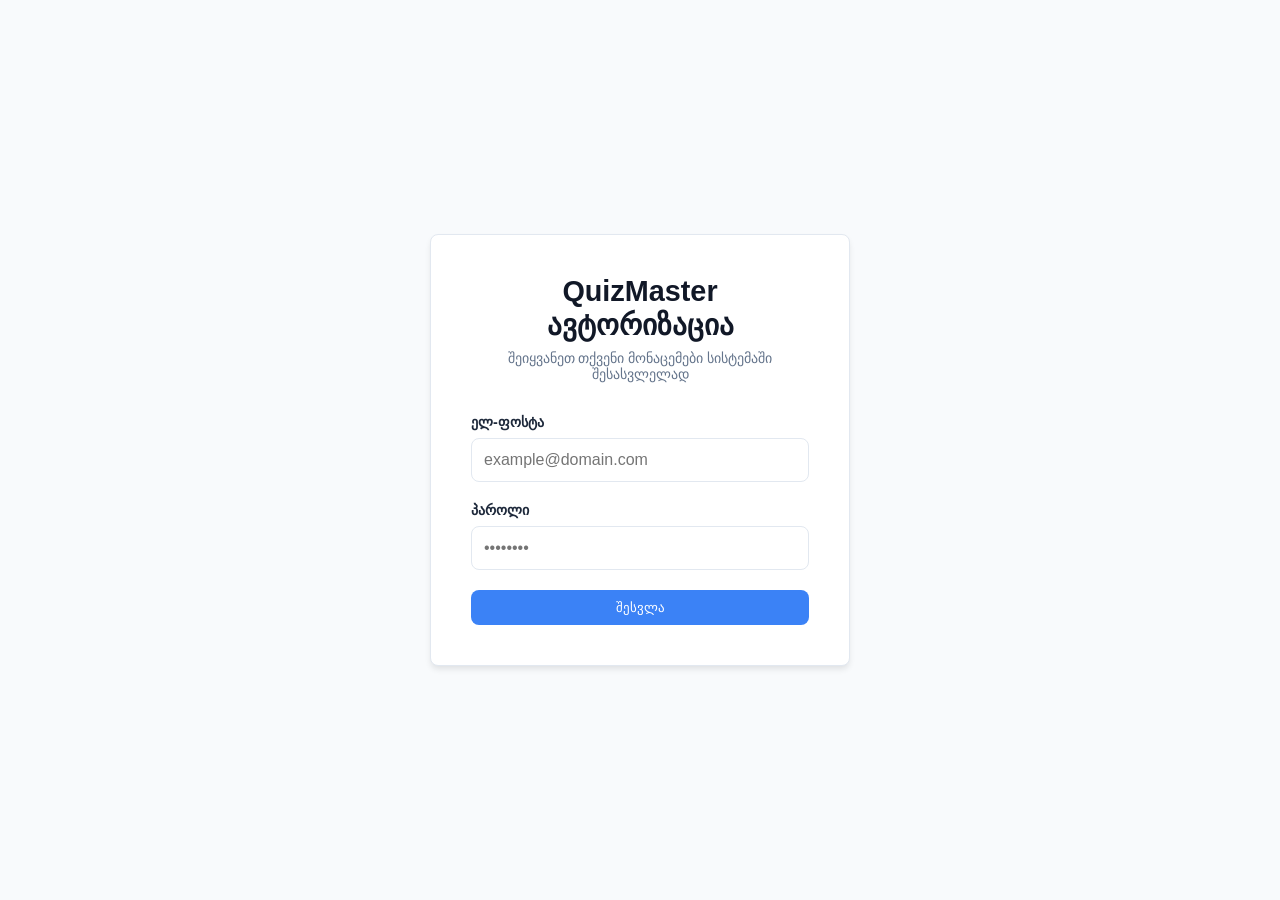
==== QuizMaster.API/wwwroot/pages/login.html @ 41510d1e "UI" ====
<!DOCTYPE html>
<html lang="ka">
<head>
    <meta charset="UTF-8">
    <title>ავტორიზაცია - QuizMaster</title>
    <link rel="stylesheet" href="../css/main.css">
    <link rel="stylesheet" href="../css/auth.css">
</head>
<body class="auth-body">
    <div class="auth-card">
        <div class="auth-header">
            <h2>QuizMaster ავტორიზაცია</h2>
            <p>შეიყვანეთ თქვენი მონაცემები სისტემაში შესასვლელად</p>
        </div>
        
        <form id="login-form">
            <div class="form-group">
                <label>ელ-ფოსტა</label>
                <input type="email" id="email" required placeholder="example@domain.com">
            </div>
            <div class="form-group">
                <label>პაროლი</label>
                <input type="password" id="password" required placeholder="••••••••">
            </div>
            <div id="error-container" style="color: #ef4444; font-size: 0.85rem; margin-bottom: 1rem;"></div>
            <button type="submit" class="btn btn-full" id="submit-btn">შესვლა</button>
        </form>
    </div>

    <script type="module">
        import { auth } from '../js/auth.js';

        document.getElementById('login-form').addEventListener('submit', async (e) => {
            e.preventDefault();
            const email = document.getElementById('email').value.trim();
            const password = document.getElementById('password').value;
            const errDiv = document.getElementById('error-container');
            const btn = document.getElementById('submit-btn');

            errDiv.textContent = '';
            btn.disabled = true;
            btn.textContent = 'მიმდინარეობს შესვლა...';

            try {
                const user = await auth.login(email, password);
                const role = user.role ? user.role.toLowerCase() : 'student';
                
                if (role === 'lecturer' || role === 'admin') {
                    window.location.href = 'lecturer-dashboard.html';
                } else {
                    window.location.href = 'student-dashboard.html';
                }
            } catch (err) {
                errDiv.textContent = err.message || 'არასწორი ელ-ფოსტა ან პაროლი';
                btn.disabled = false;
                btn.textContent = 'შესვლა';
            }
        });
    </script>
</body>
</html>
---- QuizMaster.API/wwwroot/css/main.css ----
:root {
    --primary: #111827;
    --secondary: #3B82F6;
    --accent: #6366F1;
    --bg: #F8FAFC;
    --card-bg: #FFFFFF;
    --text: #1E293B;
    --text-light: #64748B;
    --success: #10B981;
    --error: #EF4444;
    --border: #E2E8F0;
    --radius: 8px;
    --shadow: 0 4px 6px -1px rgba(0, 0, 0, 0.1);
}

* {
    box-sizing: border-box;
    margin: 0;
    padding: 0;
    font-family: 'Segoe UI', Tahoma, Geneva, Verdana, sans-serif;
}

body {
    background-color: var(--bg);
    color: var(--text);
    height: 100vh;
}

.app-container {
    display: flex;
    width: 100vw;
    height: 100vh;
}

.card {
    background-color: var(--card-bg);
    border-radius: var(--radius);
    padding: 1.5rem;
    box-shadow: var(--shadow);
    border: 1px solid var(--border);
}

.btn {
    background-color: var(--secondary);
    color: white;
    border: none;
    padding: 0.6rem 1.2rem;
    border-radius: var(--radius);
    cursor: pointer;
    font-weight: 500;
    text-decoration: none;
    display: inline-flex;
    align-items: center;
    gap: 0.5rem;
}
.btn:hover { opacity: 0.9; }
.btn-full { width: 100%; justify-content: center; }
.btn-success { background-color: var(--success); }
.btn-secondary { background-color: #E2E8F0; color: var(--text); }
---- QuizMaster.API/wwwroot/css/auth.css ----
body.auth-body {
    display: flex;
    justify-content: center;
    align-items: center;
    height: 100vh;
    background-color: var(--bg);
}

.auth-card {
    width: 100%;
    max-width: 420px;
    padding: 2.5rem;
    background: var(--card-bg);
    border-radius: var(--radius);
    box-shadow: var(--shadow);
    border: 1px solid var(--border);
}

.auth-header {
    margin-bottom: 2rem;
    text-align: center;
}

.auth-header h2 {
    font-size: 1.8rem;
    color: var(--primary);
    margin-bottom: 0.5rem;
}

.auth-header p {
    color: var(--text-light);
    font-size: 0.9rem;
}

.form-group {
    margin-bottom: 1.25rem;
}

.form-group label {
    display: block;
    margin-bottom: 0.5rem;
    font-weight: 600;
    font-size: 0.9rem;
}

.form-group input {
    width: 100%;
    padding: 0.75rem;
    border: 1px solid var(--border);
    border-radius: var(--radius);
    font-size: 1rem;
    outline: none;
    transition: border-color 0.2s;
}

.form-group input:focus {
    border-color: var(--secondary);
}

.auth-footer {
    margin-top: 1.5rem;
    text-align: center;
    font-size: 0.9rem;
    color: var(--text-light);
}

.auth-footer a {
    color: var(--secondary);
    text-decoration: none;
    font-weight: 600;
}
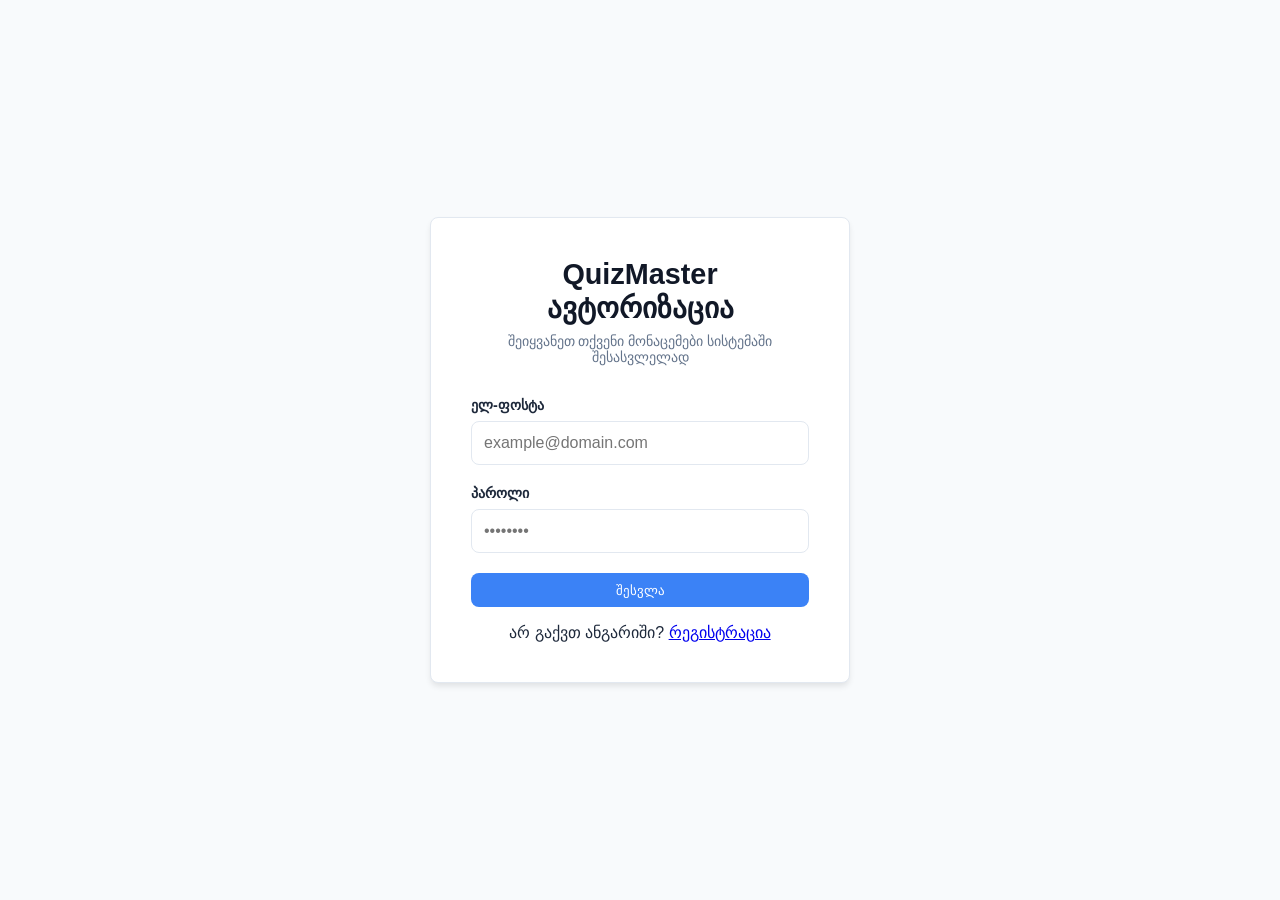
==== commit 9e4ce3d8: "seed" ====
--- a/QuizMaster.API/wwwroot/pages/login.html
+++ b/QuizMaster.API/wwwroot/pages/login.html
@@ -24,6 +24,9 @@
             </div>
             <div id="error-container" style="color: #ef4444; font-size: 0.85rem; margin-bottom: 1rem;"></div>
             <button type="submit" class="btn btn-full" id="submit-btn">შესვლა</button>
+            <p style="margin-top: 1rem; text-align: center;">
+                არ გაქვთ ანგარიში? <a href="register.html">რეგისტრაცია</a>
+            </p>
         </form>
     </div>
 
